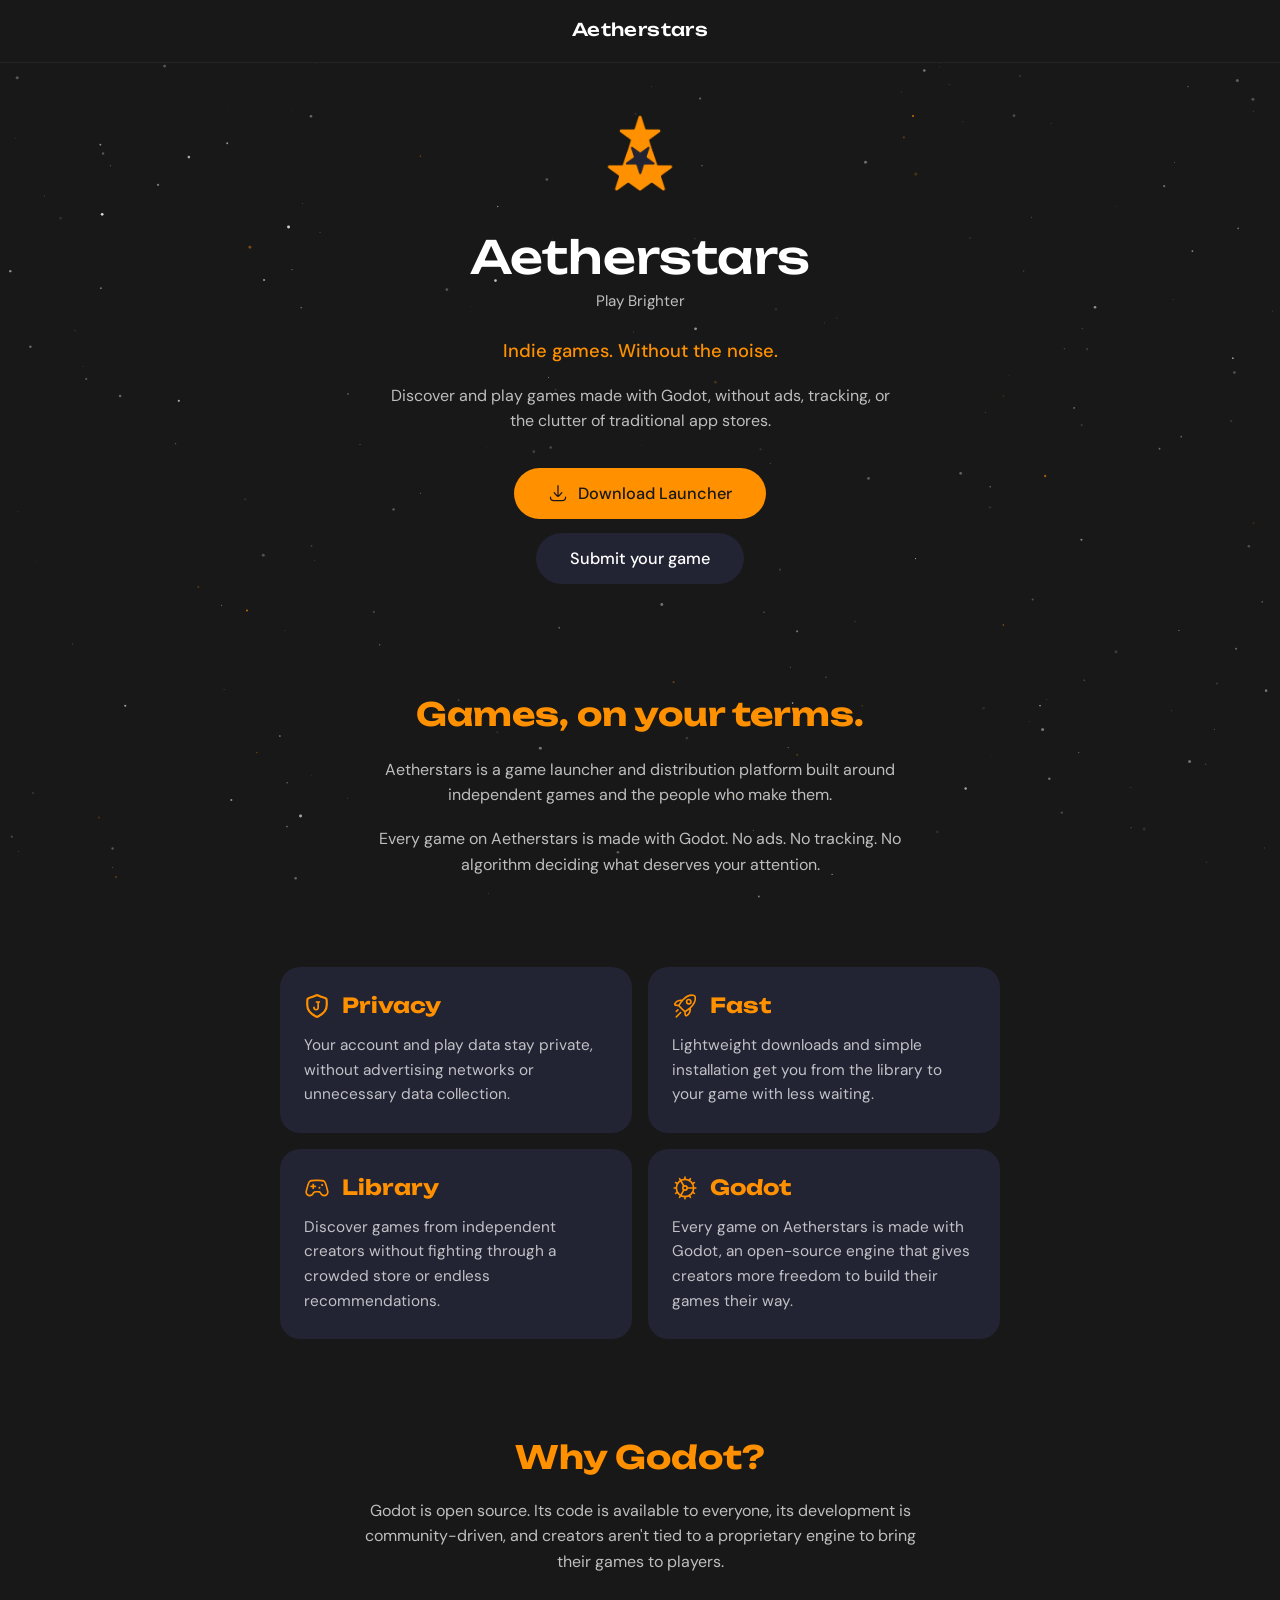
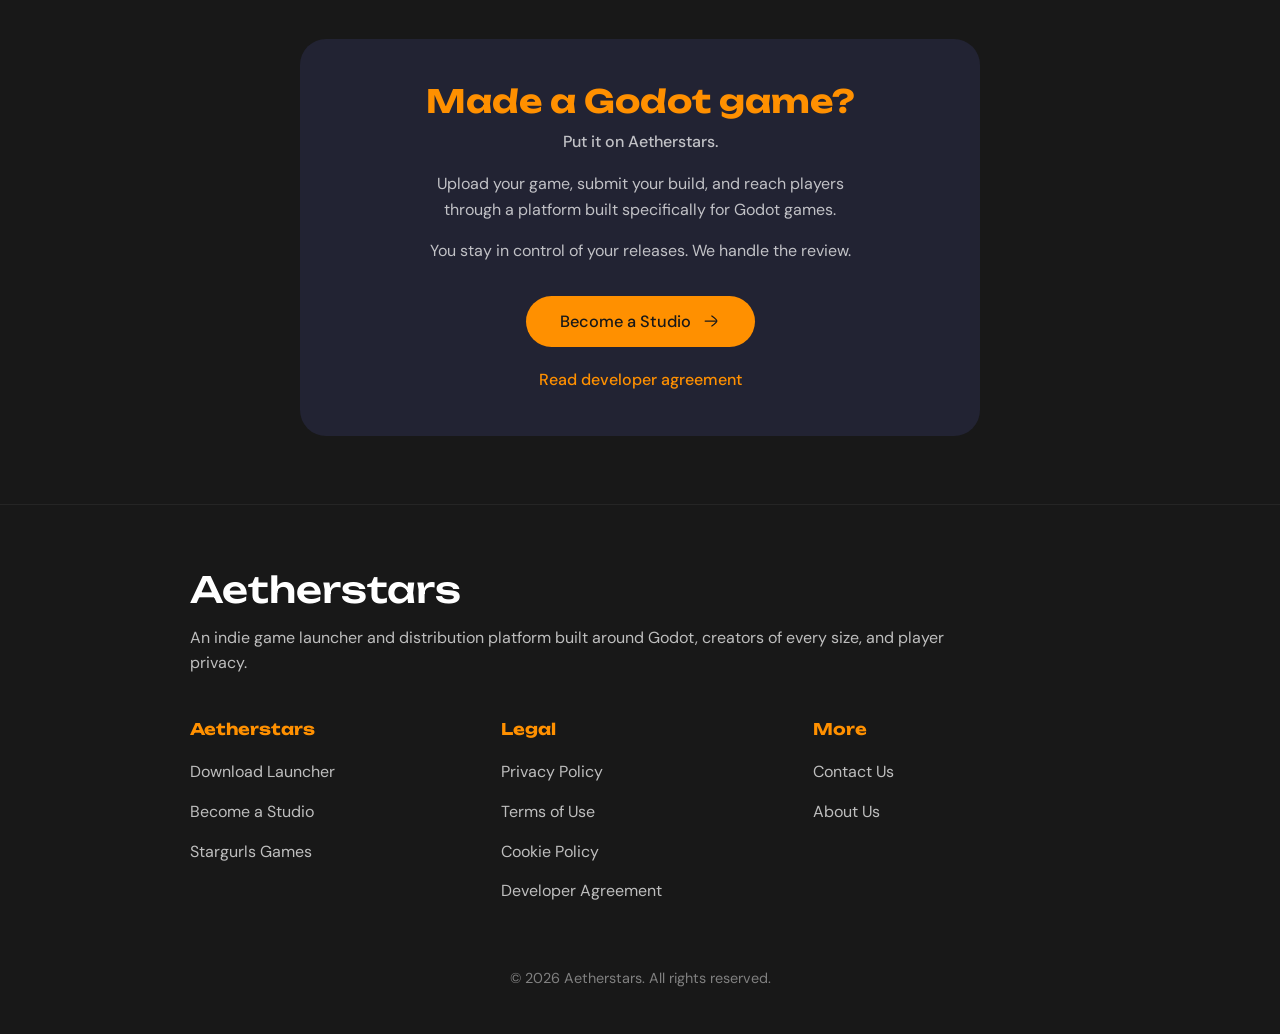
==== index.html @ 8eb90234 "Add files via upload" ====
<!DOCTYPE html>
<html lang="en">
<head>
  <meta charset="UTF-8">
  <meta name="viewport" content="width=device-width, initial-scale=1.0">
  <title>Aetherstars - Game Launcher</title>
  <meta name="description" content="An indie game launcher and distribution platform built around Godot, creators of every size, and player privacy. No ads. No tracking.">
  <meta name="theme-color" content="#181818">
  <link rel="icon" href="/favicon.ico" sizes="any">
  <link rel="stylesheet" href="css/style.css">
</head>
<body>

  <canvas class="stars" aria-hidden="true"></canvas>

  <header class="site-header">
    <a href="/" class="brand">Aetherstars</a>
  </header>

  <main>

    <section class="hero">
      <img class="logo-mark" src="assets/logo/aetherstars-logo.png" alt="">

      <h1>Aetherstars</h1>
      <p class="play-brighter">Play Brighter</p>

      <p class="hero-accent">Indie games. Without the noise.</p>
      <p class="hero-desc">Discover and play games made with Godot, without ads, tracking, or the clutter of traditional app stores.</p>

      <div class="hero-actions">
        <button class="btn btn-primary trigger-soon" type="button">
          <span class="ficon ficon--download" aria-hidden="true"></span>
          Download Launcher
        </button>
        <button class="btn btn-secondary trigger-soon" type="button">Submit your game</button>
      </div>
    </section>

    <section class="about">
      <h2>Games, on your terms.</h2>
      <p>Aetherstars is a game launcher and distribution platform built around independent games and the people who make them.</p>
      <p>Every game on Aetherstars is made with Godot. No ads. No tracking. No algorithm deciding what deserves your attention.</p>
    </section>

    <section class="features-wrap">
      <div class="features">

        <article class="card">
          <div class="card-head">
            <span class="ficon ficon--privacy" aria-hidden="true"></span>
            <h3>Privacy</h3>
          </div>
          <p>Your account and play data stay private, without advertising networks or unnecessary data collection.</p>
        </article>

        <article class="card">
          <div class="card-head">
            <span class="ficon ficon--rocket" aria-hidden="true"></span>
            <h3>Fast</h3>
          </div>
          <p>Lightweight downloads and simple installation get you from the library to your game with less waiting.</p>
        </article>

        <article class="card">
          <div class="card-head">
            <span class="ficon ficon--game" aria-hidden="true"></span>
            <h3>Library</h3>
          </div>
          <p>Discover games from independent creators without fighting through a crowded store or endless recommendations.</p>
        </article>

        <article class="card">
          <div class="card-head">
            <span class="ficon ficon--gear" aria-hidden="true"></span>
            <h3>Godot</h3>
          </div>
          <p>Every game on Aetherstars is made with Godot, an open-source engine that gives creators more freedom to build their games their way.</p>
        </article>

      </div>
    </section>

    <section class="why">
      <h2>Why Godot?</h2>
      <p>Godot is open source. Its code is available to everyone, its development is community-driven, and creators aren't tied to a proprietary engine to bring their games to players.</p>
    </section>

    <section class="cta">
      <div class="cta-card">
        <h2>Made a Godot game?</h2>
        <p class="cta-sub">Put it on Aetherstars.</p>
        <p>Upload your game, submit your build, and reach players through a platform built specifically for Godot games.</p>
        <p>You stay in control of your releases. We handle the review.</p>
        <button class="btn btn-primary trigger-soon" type="button">
          Become a Studio
          <span class="ficon ficon--next" aria-hidden="true"></span>
        </button>
        <a href="legal/agreement/" class="cta-link">Read developer agreement</a>
      </div>
    </section>

  </main>

  <footer class="site-footer">
    <div class="footer-inner">
      <p class="footer-brand">Aetherstars</p>
      <p class="footer-tagline">An indie game launcher and distribution platform built around Godot, creators of every size, and player privacy.</p>

      <nav class="footer-cols" aria-label="Footer">
        <div class="footer-col">
          <h2>Aetherstars</h2>
          <button type="button" class="footer-btn trigger-soon">Download Launcher</button>
          <button type="button" class="footer-btn trigger-soon">Become a Studio</button>
          <a href="https://stargurls.com" target="_blank" rel="noopener">Stargurls Games</a>
        </div>
        <div class="footer-col">
          <h2>Legal</h2>
          <a href="https://jullow.com/legal/privacy" target="_blank" rel="noopener">Privacy Policy</a>
          <a href="https://jullow.com/legal/terms" target="_blank" rel="noopener">Terms of Use</a>
          <a href="https://jullow.com/legal/cookie" target="_blank" rel="noopener">Cookie Policy</a>
          <a href="legal/agreement/">Developer Agreement</a>
        </div>
        <div class="footer-col">
          <h2>More</h2>
          <a href="mailto:info@aetherstars.com">Contact Us</a>
          <a href="about/">About Us</a>
        </div>
      </nav>

      <p class="footer-bottom">&copy; <span data-year>2026</span> Aetherstars. All rights reserved.</p>
    </div>
  </footer>

  <div class="notice" role="status" aria-live="polite" hidden>
    <button type="button" class="notice-close" aria-label="Close">
      <span aria-hidden="true">&times;</span>
    </button>
    <p>We're getting ready to launch, stay tuned!</p>
    <button type="button" class="notice-ok">Got it</button>
  </div>

  <script src="js/main.js"></script>
</body>
</html>
---- css/style.css ----
@font-face {
  font-family: 'Unbounded';
  src: url('../assets/fonts/unbounded-medium.woff2') format('woff2');
  font-weight: 500;
  font-style: normal;
  font-display: swap;
}
@font-face {
  font-family: 'Unbounded';
  src: url('../assets/fonts/unbounded-bold.woff2') format('woff2');
  font-weight: 700;
  font-style: normal;
  font-display: swap;
}
@font-face {
  font-family: 'DM Sans';
  src: url('../assets/fonts/dm-sans-regular.woff2') format('woff2');
  font-weight: 400;
  font-style: normal;
  font-display: swap;
}
@font-face {
  font-family: 'DM Sans';
  src: url('../assets/fonts/dm-sans-medium.woff2') format('woff2');
  font-weight: 500;
  font-style: normal;
  font-display: swap;
}

:root {
  --bg: #181818;
  --card: #222333;
  --orange: #ff9000;
  --text: #ffffff;
  --muted: rgba(255, 255, 255, 0.72);
  --muted-2: rgba(255, 255, 255, 0.45);
  --radius: 20px;
  --radius-lg: 26px;
  --maxw: 680px;
  --display: 'Unbounded', system-ui, sans-serif;
  --body: 'DM Sans', system-ui, -apple-system, sans-serif;
}

* { margin: 0; padding: 0; box-sizing: border-box; }
html { scroll-behavior: smooth; }
body {
  background: var(--bg);
  color: var(--text);
  font-family: var(--body);
  font-weight: 400;
  line-height: 1.6;
  -webkit-font-smoothing: antialiased;
  text-rendering: optimizeLegibility;
}
img, svg { display: block; }
a { color: inherit; }

.stars {
  position: fixed;
  inset: 0;
  z-index: -1;
  display: block;
  width: 100%;
  height: 100%;
  pointer-events: none;
}

h1, h2, h3, .brand, .footer-brand {
  font-family: var(--display);
  line-height: 1.15;
}
.brand, .hero h1, .footer-brand { font-weight: 500; }
.about h2, .why h2, .cta-card h2, .card-head h3, .footer-col h2 { font-weight: 700; }

.ficon {
  display: inline-block;
  width: 26px;
  height: 26px;
  flex-shrink: 0;
  background-color: currentColor;
  -webkit-mask-position: center;
  mask-position: center;
  -webkit-mask-repeat: no-repeat;
  mask-repeat: no-repeat;
  -webkit-mask-size: contain;
  mask-size: contain;
}
.ficon--privacy  { -webkit-mask-image: url('../assets/icons/icon-jprivacy.svg'); mask-image: url('../assets/icons/icon-jprivacy.svg'); }
.ficon--rocket   { -webkit-mask-image: url('../assets/icons/icon-rocket.svg');   mask-image: url('../assets/icons/icon-rocket.svg'); }
.ficon--game     { -webkit-mask-image: url('../assets/icons/icon-game.svg');     mask-image: url('../assets/icons/icon-game.svg'); }
.ficon--gear     { -webkit-mask-image: url('../assets/icons/icon-gear.svg');     mask-image: url('../assets/icons/icon-gear.svg'); }
.ficon--download { -webkit-mask-image: url('../assets/icons/icon-download.svg'); mask-image: url('../assets/icons/icon-download.svg'); }
.ficon--next     { -webkit-mask-image: url('../assets/icons/icon-next.svg');     mask-image: url('../assets/icons/icon-next.svg'); }

.site-header {
  position: sticky;
  top: 0;
  z-index: 100;
  padding: 18px 24px;
  text-align: center;
  background: var(--bg);
  border-bottom: 1px solid rgba(255, 255, 255, 0.05);
}
.brand {
  font-size: 1.1rem;
  letter-spacing: 0.02em;
  color: #fff;
  text-decoration: none;
}
.brand:hover { color: var(--orange); }

.hero {
  text-align: center;
  padding: 28px 24px 60px;
}
.logo-mark {
  width: 112px;
  height: 112px;
  margin: 8px auto 20px;
}
.hero h1 {
  font-size: clamp(2rem, 8vw, 2.85rem);
  margin-bottom: 6px;
}
.play-brighter {
  color: var(--muted);
  font-size: 0.95rem;
  margin-bottom: 24px;
}
.hero-accent {
  color: var(--orange);
  font-weight: 500;
  font-size: 1.15rem;
  margin-bottom: 16px;
}
.hero-desc {
  color: var(--muted);
  max-width: 520px;
  margin: 0 auto 34px;
}
.hero-actions {
  display: flex;
  flex-direction: column;
  align-items: center;
  gap: 14px;
}

.btn {
  display: inline-flex;
  align-items: center;
  justify-content: center;
  gap: 10px;
  font-family: var(--body);
  font-weight: 500;
  font-size: 1.02rem;
  padding: 15px 34px;
  border: 0;
  border-radius: 999px;
  text-decoration: none;
  cursor: pointer;
  transition: transform 0.15s ease, filter 0.2s ease, background 0.2s ease;
}
.btn .ficon { width: 20px; height: 20px; }
.btn-primary { background: var(--orange); color: #181818; }
.btn-secondary { background: var(--card); color: #fff; }
.btn:hover { transform: translateY(-2px); }
.btn-primary:hover { filter: brightness(1.05); }
.btn-secondary:hover { filter: brightness(1.4); }
.btn:active { transform: translateY(0); }
.btn[disabled] {
  opacity: 0.55;
  cursor: not-allowed;
}
.btn[disabled]:hover {
  transform: none;
  filter: none;
}

.about {
  text-align: center;
  padding: 52px 24px;
}
.about h2 {
  color: var(--orange);
  font-size: clamp(1.5rem, 6vw, 2rem);
  margin-bottom: 24px;
}
.about p {
  color: var(--muted);
  max-width: 560px;
  margin: 0 auto 18px;
}

.features-wrap { padding: 20px 24px 44px; }
.features {
  max-width: 720px;
  margin: 0 auto;
  display: grid;
  grid-template-columns: repeat(2, 1fr);
  gap: 16px;
}
.card {
  background: var(--card);
  border-radius: var(--radius);
  padding: 26px 24px;
}
.card-head {
  display: flex;
  align-items: center;
  gap: 12px;
  margin-bottom: 14px;
  color: var(--orange);
}
.card-head h3 {
  color: var(--orange);
  font-size: 1.3rem;
}
.card p {
  color: var(--muted);
  font-size: 0.96rem;
}

.why {
  text-align: center;
  padding: 56px 24px 20px;
}
.why h2 {
  color: var(--orange);
  font-size: clamp(1.5rem, 6vw, 2rem);
  margin-bottom: 22px;
}
.why p {
  color: var(--muted);
  max-width: 560px;
  margin: 0 auto;
}

.cta { padding: 44px 24px 20px; }
.cta-card {
  background: var(--card);
  border-radius: var(--radius-lg);
  padding: 44px 28px;
  max-width: var(--maxw);
  margin: 0 auto;
  text-align: center;
}
.cta-card h2 {
  color: var(--orange);
  font-size: clamp(1.5rem, 6vw, 2rem);
  margin-bottom: 10px;
}
.cta-sub {
  font-weight: 500;
  color: #fff;
  margin-bottom: 22px;
}
.cta-card p {
  color: var(--muted);
  max-width: 460px;
  margin: 0 auto 16px;
}
.cta-card .btn { margin-top: 16px; }
.cta-link {
  display: block;
  margin-top: 20px;
  color: var(--orange);
  font-weight: 500;
  text-decoration: none;
}
.cta-link:hover { text-decoration: underline; }

.site-footer {
  border-top: 1px solid rgba(255, 255, 255, 0.06);
  margin-top: 48px;
  padding: 64px 24px 44px;
}
.footer-inner { max-width: 900px; margin: 0 auto; }
.footer-brand {
  font-size: clamp(1.75rem, 6vw, 2.25rem);
  margin-bottom: 14px;
}
.footer-tagline {
  color: var(--muted);
  max-width: 760px;
  margin-bottom: 44px;
}
.footer-cols {
  display: grid;
  grid-template-columns: 1fr;
  gap: 34px;
}
.footer-col h2 {
  color: var(--orange);
  font-size: 1rem;
  margin-bottom: 14px;
}
.footer-col a,
.footer-btn {
  display: block;
  width: 100%;
  color: var(--muted);
  text-decoration: none;
  padding: 7px 0;
  background: none;
  border: 0;
  text-align: left;
  font: inherit;
  cursor: pointer;
  transition: color 0.15s ease;
}
.footer-col a:hover,
.footer-btn:hover { color: #fff; }
.footer-bottom {
  text-align: center;
  color: var(--muted-2);
  font-size: 0.9rem;
  margin-top: 56px;
}

@media (min-width: 640px) {
  .footer-cols { grid-template-columns: repeat(3, 1fr); }
}
@media (max-width: 430px) {
  .features { grid-template-columns: 1fr; }
}

:focus-visible {
  outline: 2px solid var(--orange);
  outline-offset: 3px;
  border-radius: 6px;
}
@media (prefers-reduced-motion: reduce) {
  * { transition: none !important; animation: none !important; scroll-behavior: auto !important; }
}

.reveal { opacity: 0; transform: translateY(14px); }
.reveal.is-visible {
  opacity: 1;
  transform: none;
  transition: opacity 0.5s ease, transform 0.5s ease;
}

.legal {
  max-width: 820px;
  margin: 0 auto;
  padding: 48px 24px 80px;
}
.legal h1 {
  font-size: clamp(1.85rem, 6vw, 2.6rem);
  font-weight: 700;
  margin-bottom: 10px;
}
.legal-date {
  color: var(--muted);
  margin-bottom: 36px;
}
.tldr {
  background: var(--card);
  border-radius: var(--radius);
  padding: 24px 26px;
  margin-bottom: 44px;
}
.tldr h2 {
  color: var(--orange);
  font-size: 1.1rem;
  font-weight: 700;
  margin-bottom: 12px;
}
.tldr p { color: var(--muted); margin-bottom: 12px; }
.tldr p:last-child { margin-bottom: 0; }
.legal section { margin-bottom: 36px; }
.legal h2 {
  color: var(--orange);
  font-size: clamp(1.2rem, 4vw, 1.5rem);
  font-weight: 700;
  margin-bottom: 16px;
  scroll-margin-top: 90px;
}
.legal p {
  color: var(--muted);
  margin-bottom: 14px;
}
.legal .clause {
  color: var(--orange);
  font-weight: 500;
  margin-right: 8px;
}
.legal ul {
  color: var(--muted);
  margin: 0 0 16px 0;
  padding-left: 22px;
}
.legal li { margin-bottom: 6px; }
.legal blockquote {
  border-left: 3px solid var(--orange);
  margin: 0 0 16px 0;
  padding: 6px 0 6px 16px;
  color: var(--text);
  font-style: italic;
}
.legal a {
  color: var(--orange);
  text-decoration: none;
}
.legal a:hover { text-decoration: underline; }

.notice {
  position: fixed;
  left: 50%;
  bottom: 28px;
  z-index: 200;
  width: min(360px, calc(100% - 32px));
  background: var(--card);
  border-radius: var(--radius);
  padding: 20px 20px 18px;
  box-shadow: 0 12px 32px rgba(0, 0, 0, 0.45);
  opacity: 0;
  transform: translate(-50%, 12px);
  transition: opacity 0.2s ease, transform 0.2s ease;
}
.notice.is-visible {
  opacity: 1;
  transform: translate(-50%, 0);
}
.notice p {
  color: #fff;
  font-size: 0.95rem;
  margin: 4px 0 16px;
  padding-right: 20px;
}
.notice-close {
  position: absolute;
  top: 10px;
  right: 10px;
  width: 28px;
  height: 28px;
  display: flex;
  align-items: center;
  justify-content: center;
  background: transparent;
  border: 0;
  border-radius: 50%;
  color: var(--muted);
  font-size: 1.2rem;
  line-height: 1;
  cursor: pointer;
  transition: color 0.15s ease, background 0.15s ease;
}
.notice-close:hover {
  color: #fff;
  background: rgba(255, 255, 255, 0.08);
}
.notice-ok {
  display: inline-flex;
  align-items: center;
  justify-content: center;
  background: var(--orange);
  color: #181818;
  border: 0;
  border-radius: 999px;
  padding: 10px 22px;
  font-family: var(--body);
  font-weight: 500;
  font-size: 0.92rem;
  cursor: pointer;
  transition: filter 0.2s ease, transform 0.15s ease;
}
.notice-ok:hover {
  filter: brightness(1.05);
  transform: translateY(-1px);
}

.about-page {
  max-width: 640px;
  margin: 0 auto;
  padding: 56px 24px 90px;
  text-align: center;
}
.about-page h1 {
  font-size: clamp(1.9rem, 7vw, 2.6rem);
  font-weight: 700;
  margin-bottom: 10px;
}
.about-tagline {
  color: var(--orange);
  font-weight: 500;
  font-size: 1.15rem;
  margin-bottom: 28px;
}
.about-page p {
  color: var(--muted);
  margin-bottom: 16px;
}
.about-page section {
  margin-top: 56px;
}
.about-page h2 {
  color: var(--orange);
  font-size: clamp(1.3rem, 5vw, 1.7rem);
  font-weight: 700;
  margin-bottom: 18px;
}
.about-page h3 {
  color: #fff;
  font-size: 1.15rem;
  font-weight: 700;
  margin: 34px 0 14px;
}
.about-lead {
  color: #fff;
  font-weight: 700;
  font-size: 1.05rem;
  margin: 22px 0;
}
.about-page .about-tagline:last-child {
  margin-top: 32px;
  margin-bottom: 0;
  font-size: 1.2rem;
}
.about-links {
  list-style: none;
  margin: 22px 0 0;
  padding: 0;
  display: flex;
  flex-direction: column;
  gap: 12px;
  align-items: center;
}
.about-links a {
  color: var(--muted);
  text-decoration: none;
  transition: color 0.15s ease;
}
.about-links a:hover { color: var(--orange); }
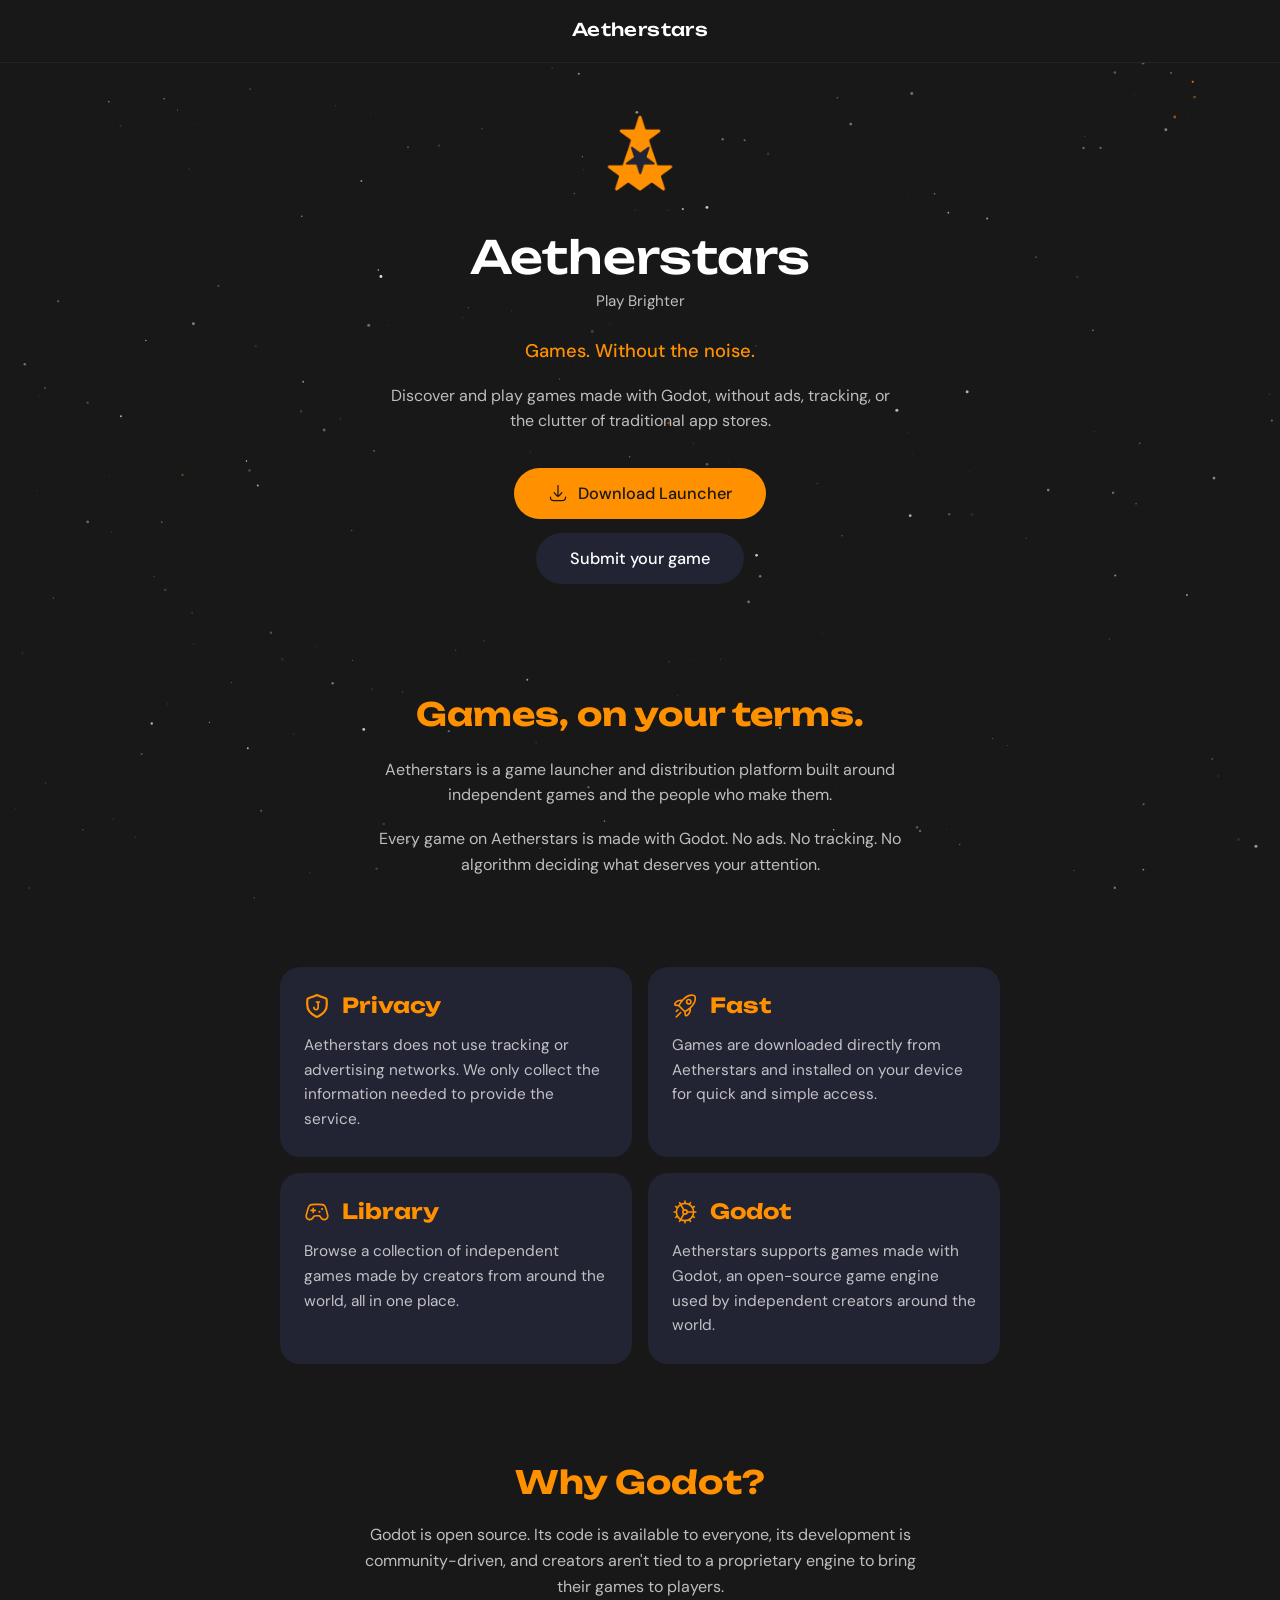
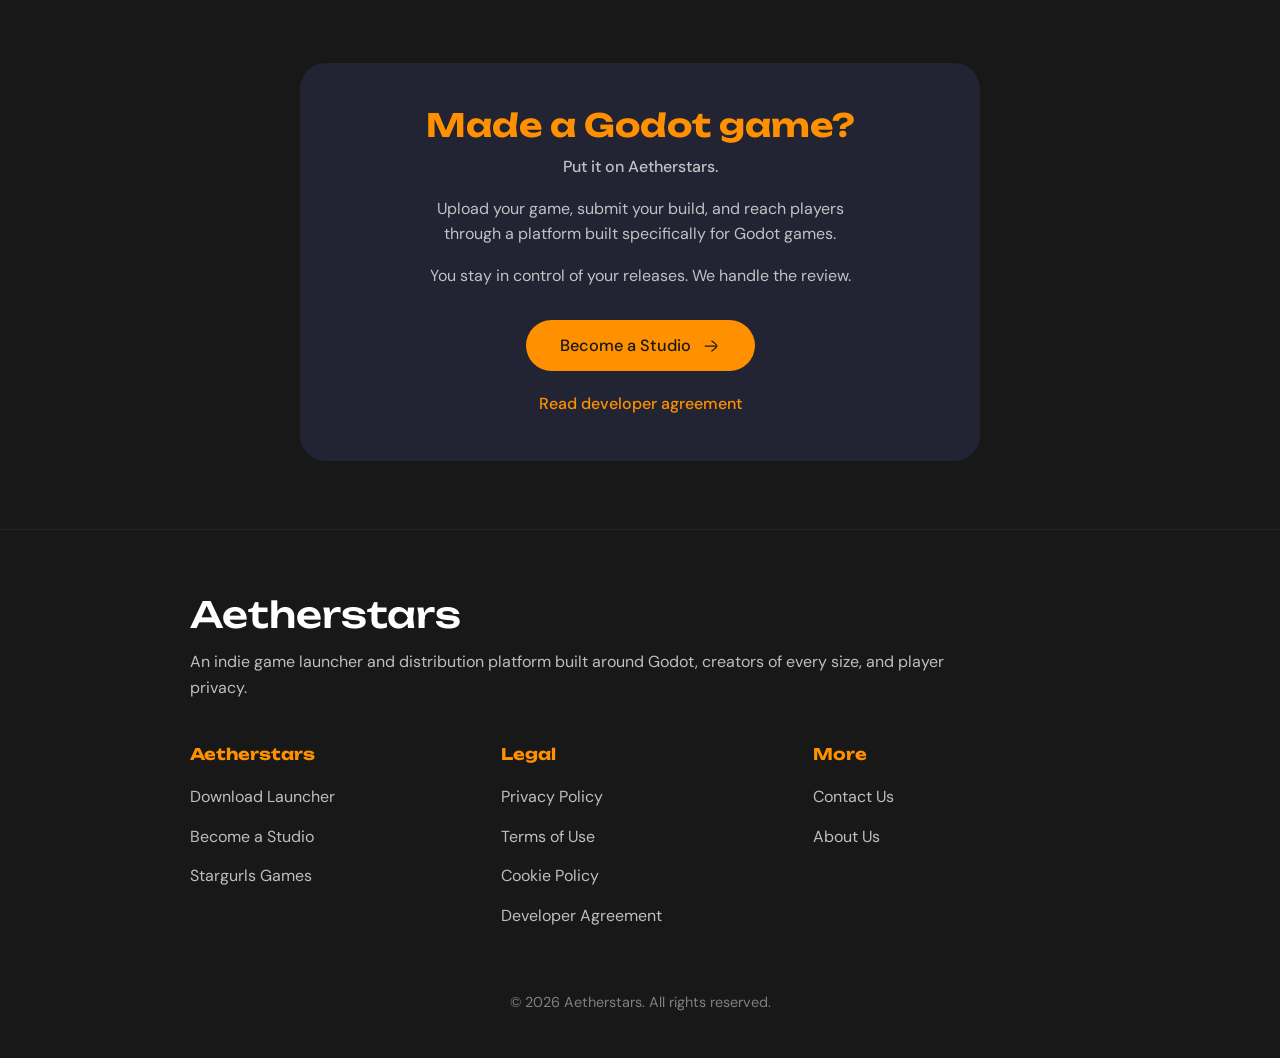
==== commit 1561d6a6: "Update index.html" ====
--- a/index.html
+++ b/index.html
@@ -25,7 +25,7 @@
       <h1>Aetherstars</h1>
       <p class="play-brighter">Play Brighter</p>
 
-      <p class="hero-accent">Indie games. Without the noise.</p>
+      <p class="hero-accent">Games. Without the noise.</p>
       <p class="hero-desc">Discover and play games made with Godot, without ads, tracking, or the clutter of traditional app stores.</p>
 
       <div class="hero-actions">
@@ -51,7 +51,7 @@
             <span class="ficon ficon--privacy" aria-hidden="true"></span>
             <h3>Privacy</h3>
           </div>
-          <p>Your account and play data stay private, without advertising networks or unnecessary data collection.</p>
+          <p>Aetherstars does not use tracking or advertising networks. We only collect the information needed to provide the service.</p>
         </article>
 
         <article class="card">
@@ -59,7 +59,7 @@
             <span class="ficon ficon--rocket" aria-hidden="true"></span>
             <h3>Fast</h3>
           </div>
-          <p>Lightweight downloads and simple installation get you from the library to your game with less waiting.</p>
+          <p>Games are downloaded directly from Aetherstars and installed on your device for quick and simple access.</p>
         </article>
 
         <article class="card">
@@ -67,7 +67,7 @@
             <span class="ficon ficon--game" aria-hidden="true"></span>
             <h3>Library</h3>
           </div>
-          <p>Discover games from independent creators without fighting through a crowded store or endless recommendations.</p>
+          <p>Browse a collection of independent games made by creators from around the world, all in one place.</p>
         </article>
 
         <article class="card">
@@ -75,7 +75,7 @@
             <span class="ficon ficon--gear" aria-hidden="true"></span>
             <h3>Godot</h3>
           </div>
-          <p>Every game on Aetherstars is made with Godot, an open-source engine that gives creators more freedom to build their games their way.</p>
+          <p>Aetherstars supports games made with Godot, an open-source game engine used by independent creators around the world.</p>
         </article>
 
       </div>
--- a/css/style.css
+++ b/css/style.css
@@ -349,10 +349,12 @@
   font-size: clamp(1.85rem, 6vw, 2.6rem);
   font-weight: 700;
   margin-bottom: 10px;
+  text-align: center;
 }
 .legal-date {
   color: var(--muted);
   margin-bottom: 36px;
+  text-align: center;
 }
 .tldr {
   background: var(--card);
@@ -531,4 +533,4 @@
   text-decoration: none;
   transition: color 0.15s ease;
 }
-.about-links a:hover { color: var(--orange); }+.about-links a:hover { color: var(--orange); }
